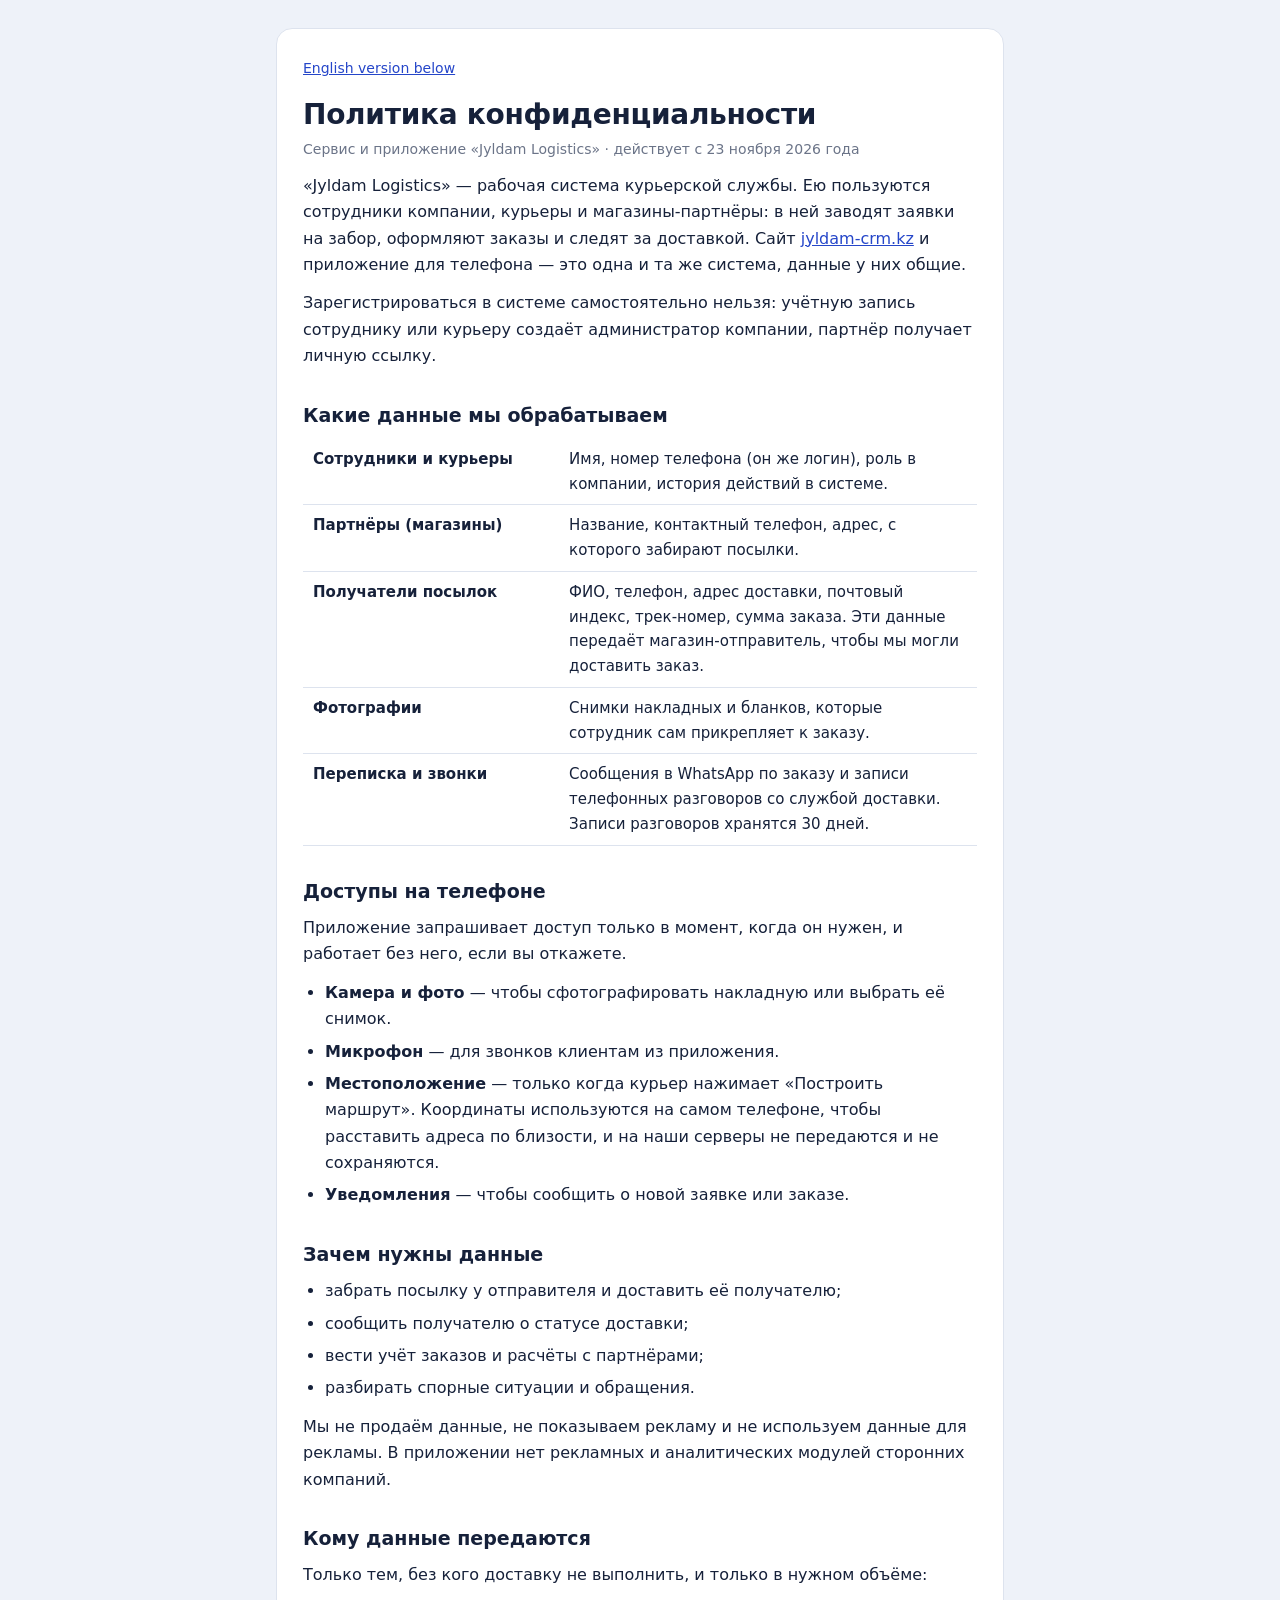
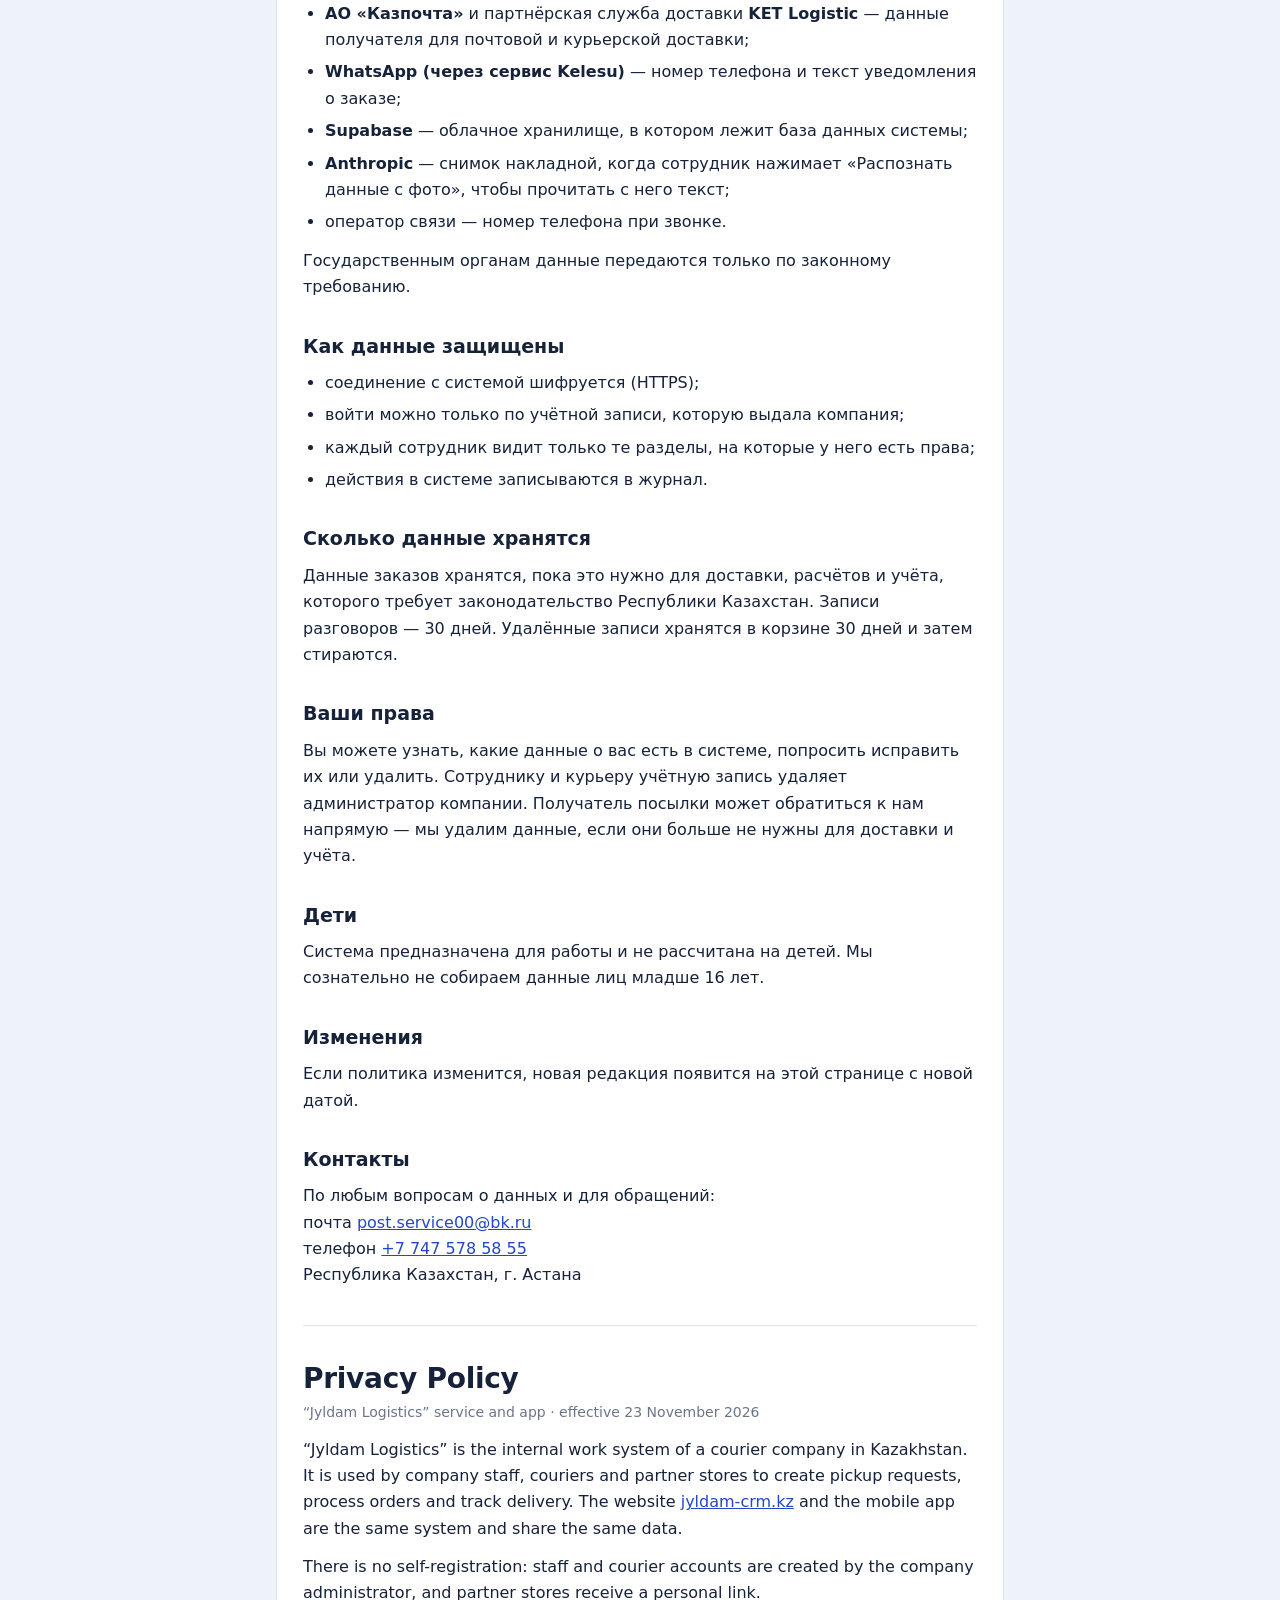
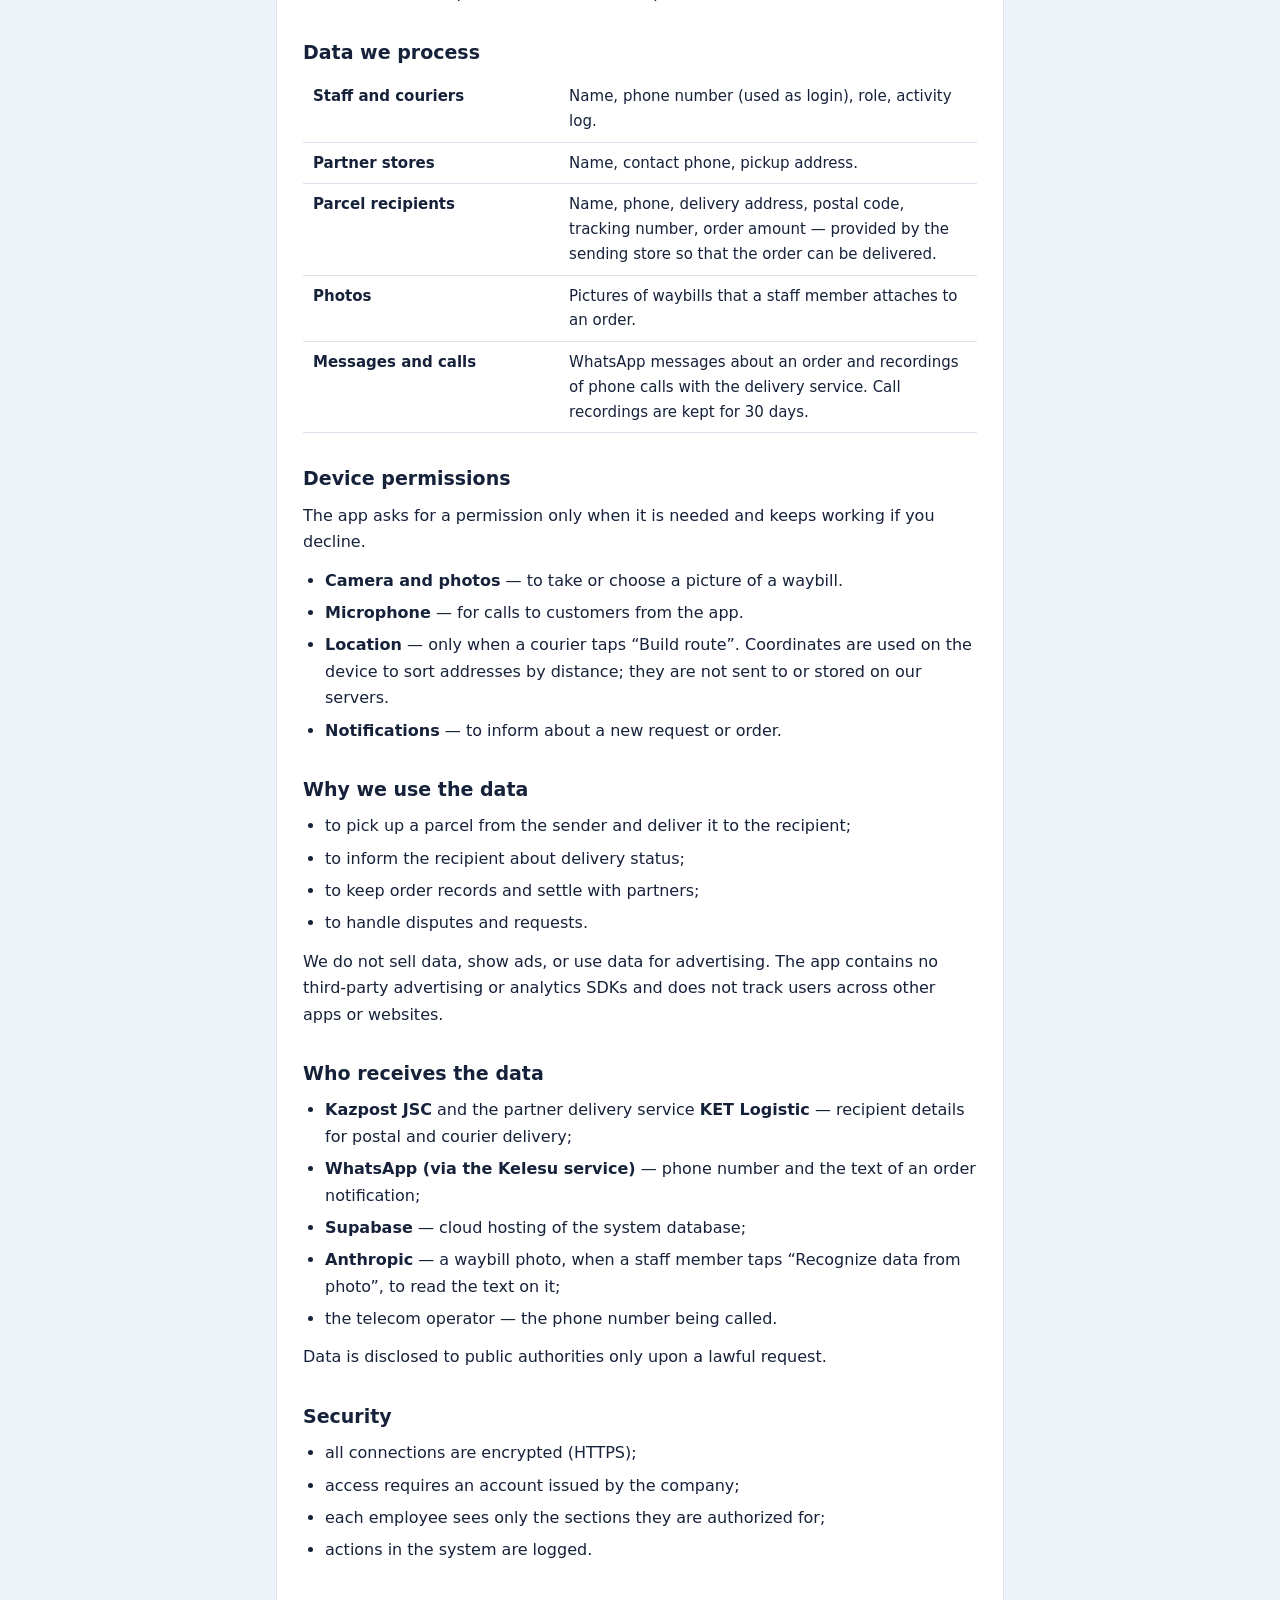
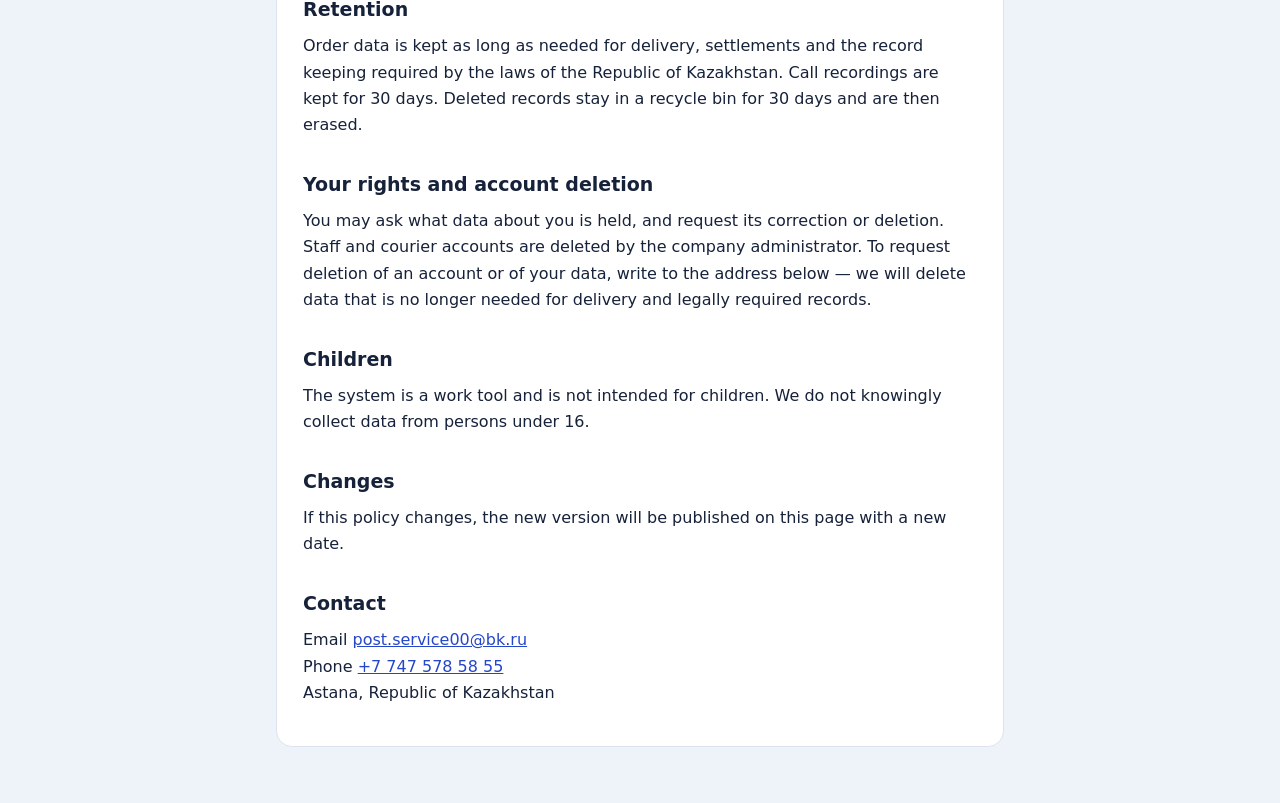
==== privacy.html @ 1bb7f8fb "Политика конфиденциальности для магазинов приложений Страница privacy.html (русский и английский): к" ====
<!DOCTYPE html>
<html lang="ru">
<head>
<meta charset="UTF-8">
<meta name="viewport" content="width=device-width, initial-scale=1.0">
<title>Политика конфиденциальности — Jyldam Logistics</title>
<style>
  :root{--ink:#16213a;--paper:#eef2f9;--card:#fff;--line:#dde3ee;--rust:#2546c9;--muted:#6b7488}
  *{box-sizing:border-box}
  body{margin:0;background:var(--paper);color:var(--ink);font-family:system-ui,-apple-system,'Segoe UI',Roboto,sans-serif;line-height:1.65;-webkit-font-smoothing:antialiased}
  .wrap{max-width:760px;margin:0 auto;padding:28px 16px 56px}
  .card{background:var(--card);border:1px solid var(--line);border-radius:16px;padding:28px 26px}
  h1{font-size:28px;line-height:1.2;margin:0 0 6px;letter-spacing:-.01em}
  h2{font-size:19px;margin:30px 0 8px}
  p{margin:0 0 12px}
  ul{margin:0 0 12px;padding-left:22px}
  li{margin-bottom:6px}
  a{color:var(--rust)}
  .muted{color:var(--muted);font-size:14px}
  .lang{margin:0 0 18px;font-size:14px}
  hr{border:0;border-top:1px solid var(--line);margin:36px 0}
  table{width:100%;border-collapse:collapse;margin:0 0 12px;font-size:15px}
  th,td{text-align:left;vertical-align:top;padding:8px 10px;border-bottom:1px solid var(--line)}
  th{font-weight:600;width:38%}
  @media(max-width:560px){.card{padding:22px 16px}h1{font-size:24px}th,td{display:block;width:auto;border:0;padding:2px 0}tr{display:block;padding:8px 0;border-bottom:1px solid var(--line)}}
</style>
</head>
<body>
<div class="wrap"><div class="card">

<p class="lang"><a href="#en">English version below</a></p>

<h1>Политика конфиденциальности</h1>
<p class="muted">Сервис и приложение «Jyldam Logistics» · действует с 23 ноября 2026 года</p>

<p>«Jyldam Logistics» — рабочая система курьерской службы. Ею пользуются сотрудники компании, курьеры и магазины-партнёры: в ней заводят заявки на забор, оформляют заказы и следят за доставкой. Сайт <a href="https://jyldam-crm.kz">jyldam-crm.kz</a> и приложение для телефона — это одна и та же система, данные у них общие.</p>
<p>Зарегистрироваться в системе самостоятельно нельзя: учётную запись сотруднику или курьеру создаёт администратор компании, партнёр получает личную ссылку.</p>

<h2>Какие данные мы обрабатываем</h2>
<table>
  <tr><th>Сотрудники и курьеры</th><td>Имя, номер телефона (он же логин), роль в компании, история действий в системе.</td></tr>
  <tr><th>Партнёры (магазины)</th><td>Название, контактный телефон, адрес, с которого забирают посылки.</td></tr>
  <tr><th>Получатели посылок</th><td>ФИО, телефон, адрес доставки, почтовый индекс, трек-номер, сумма заказа. Эти данные передаёт магазин-отправитель, чтобы мы могли доставить заказ.</td></tr>
  <tr><th>Фотографии</th><td>Снимки накладных и бланков, которые сотрудник сам прикрепляет к заказу.</td></tr>
  <tr><th>Переписка и звонки</th><td>Сообщения в WhatsApp по заказу и записи телефонных разговоров со службой доставки. Записи разговоров хранятся 30 дней.</td></tr>
</table>

<h2>Доступы на телефоне</h2>
<p>Приложение запрашивает доступ только в момент, когда он нужен, и работает без него, если вы откажете.</p>
<ul>
  <li><b>Камера и фото</b> — чтобы сфотографировать накладную или выбрать её снимок.</li>
  <li><b>Микрофон</b> — для звонков клиентам из приложения.</li>
  <li><b>Местоположение</b> — только когда курьер нажимает «Построить маршрут». Координаты используются на самом телефоне, чтобы расставить адреса по близости, и на наши серверы не передаются и не сохраняются.</li>
  <li><b>Уведомления</b> — чтобы сообщить о новой заявке или заказе.</li>
</ul>

<h2>Зачем нужны данные</h2>
<ul>
  <li>забрать посылку у отправителя и доставить её получателю;</li>
  <li>сообщить получателю о статусе доставки;</li>
  <li>вести учёт заказов и расчёты с партнёрами;</li>
  <li>разбирать спорные ситуации и обращения.</li>
</ul>
<p>Мы не продаём данные, не показываем рекламу и не используем данные для рекламы. В приложении нет рекламных и аналитических модулей сторонних компаний.</p>

<h2>Кому данные передаются</h2>
<p>Только тем, без кого доставку не выполнить, и только в нужном объёме:</p>
<ul>
  <li><b>АО «Казпочта»</b> и партнёрская служба доставки <b>KET Logistic</b> — данные получателя для почтовой и курьерской доставки;</li>
  <li><b>WhatsApp (через сервис Kelesu)</b> — номер телефона и текст уведомления о заказе;</li>
  <li><b>Supabase</b> — облачное хранилище, в котором лежит база данных системы;</li>
  <li><b>Anthropic</b> — снимок накладной, когда сотрудник нажимает «Распознать данные с фото», чтобы прочитать с него текст;</li>
  <li>оператор связи — номер телефона при звонке.</li>
</ul>
<p>Государственным органам данные передаются только по законному требованию.</p>

<h2>Как данные защищены</h2>
<ul>
  <li>соединение с системой шифруется (HTTPS);</li>
  <li>войти можно только по учётной записи, которую выдала компания;</li>
  <li>каждый сотрудник видит только те разделы, на которые у него есть права;</li>
  <li>действия в системе записываются в журнал.</li>
</ul>

<h2>Сколько данные хранятся</h2>
<p>Данные заказов хранятся, пока это нужно для доставки, расчётов и учёта, которого требует законодательство Республики Казахстан. Записи разговоров — 30 дней. Удалённые записи хранятся в корзине 30 дней и затем стираются.</p>

<h2>Ваши права</h2>
<p>Вы можете узнать, какие данные о вас есть в системе, попросить исправить их или удалить. Сотруднику и курьеру учётную запись удаляет администратор компании. Получатель посылки может обратиться к нам напрямую — мы удалим данные, если они больше не нужны для доставки и учёта.</p>

<h2>Дети</h2>
<p>Система предназначена для работы и не рассчитана на детей. Мы сознательно не собираем данные лиц младше 16 лет.</p>

<h2>Изменения</h2>
<p>Если политика изменится, новая редакция появится на этой странице с новой датой.</p>

<h2>Контакты</h2>
<p>По любым вопросам о данных и для обращений:<br>
почта <a href="mailto:post.service00@bk.ru">post.service00@bk.ru</a><br>
телефон <a href="tel:+77475785855">+7 747 578 58 55</a><br>
Республика Казахстан, г. Астана</p>

<hr>

<h1 id="en">Privacy Policy</h1>
<p class="muted">“Jyldam Logistics” service and app · effective 23 November 2026</p>

<p>“Jyldam Logistics” is the internal work system of a courier company in Kazakhstan. It is used by company staff, couriers and partner stores to create pickup requests, process orders and track delivery. The website <a href="https://jyldam-crm.kz">jyldam-crm.kz</a> and the mobile app are the same system and share the same data.</p>
<p>There is no self-registration: staff and courier accounts are created by the company administrator, and partner stores receive a personal link.</p>

<h2>Data we process</h2>
<table>
  <tr><th>Staff and couriers</th><td>Name, phone number (used as login), role, activity log.</td></tr>
  <tr><th>Partner stores</th><td>Name, contact phone, pickup address.</td></tr>
  <tr><th>Parcel recipients</th><td>Name, phone, delivery address, postal code, tracking number, order amount — provided by the sending store so that the order can be delivered.</td></tr>
  <tr><th>Photos</th><td>Pictures of waybills that a staff member attaches to an order.</td></tr>
  <tr><th>Messages and calls</th><td>WhatsApp messages about an order and recordings of phone calls with the delivery service. Call recordings are kept for 30 days.</td></tr>
</table>

<h2>Device permissions</h2>
<p>The app asks for a permission only when it is needed and keeps working if you decline.</p>
<ul>
  <li><b>Camera and photos</b> — to take or choose a picture of a waybill.</li>
  <li><b>Microphone</b> — for calls to customers from the app.</li>
  <li><b>Location</b> — only when a courier taps “Build route”. Coordinates are used on the device to sort addresses by distance; they are not sent to or stored on our servers.</li>
  <li><b>Notifications</b> — to inform about a new request or order.</li>
</ul>

<h2>Why we use the data</h2>
<ul>
  <li>to pick up a parcel from the sender and deliver it to the recipient;</li>
  <li>to inform the recipient about delivery status;</li>
  <li>to keep order records and settle with partners;</li>
  <li>to handle disputes and requests.</li>
</ul>
<p>We do not sell data, show ads, or use data for advertising. The app contains no third-party advertising or analytics SDKs and does not track users across other apps or websites.</p>

<h2>Who receives the data</h2>
<ul>
  <li><b>Kazpost JSC</b> and the partner delivery service <b>KET Logistic</b> — recipient details for postal and courier delivery;</li>
  <li><b>WhatsApp (via the Kelesu service)</b> — phone number and the text of an order notification;</li>
  <li><b>Supabase</b> — cloud hosting of the system database;</li>
  <li><b>Anthropic</b> — a waybill photo, when a staff member taps “Recognize data from photo”, to read the text on it;</li>
  <li>the telecom operator — the phone number being called.</li>
</ul>
<p>Data is disclosed to public authorities only upon a lawful request.</p>

<h2>Security</h2>
<ul>
  <li>all connections are encrypted (HTTPS);</li>
  <li>access requires an account issued by the company;</li>
  <li>each employee sees only the sections they are authorized for;</li>
  <li>actions in the system are logged.</li>
</ul>

<h2>Retention</h2>
<p>Order data is kept as long as needed for delivery, settlements and the record keeping required by the laws of the Republic of Kazakhstan. Call recordings are kept for 30 days. Deleted records stay in a recycle bin for 30 days and are then erased.</p>

<h2>Your rights and account deletion</h2>
<p>You may ask what data about you is held, and request its correction or deletion. Staff and courier accounts are deleted by the company administrator. To request deletion of an account or of your data, write to the address below — we will delete data that is no longer needed for delivery and legally required records.</p>

<h2>Children</h2>
<p>The system is a work tool and is not intended for children. We do not knowingly collect data from persons under 16.</p>

<h2>Changes</h2>
<p>If this policy changes, the new version will be published on this page with a new date.</p>

<h2>Contact</h2>
<p>Email <a href="mailto:post.service00@bk.ru">post.service00@bk.ru</a><br>
Phone <a href="tel:+77475785855">+7 747 578 58 55</a><br>
Astana, Republic of Kazakhstan</p>

</div></div>
</body>
</html>
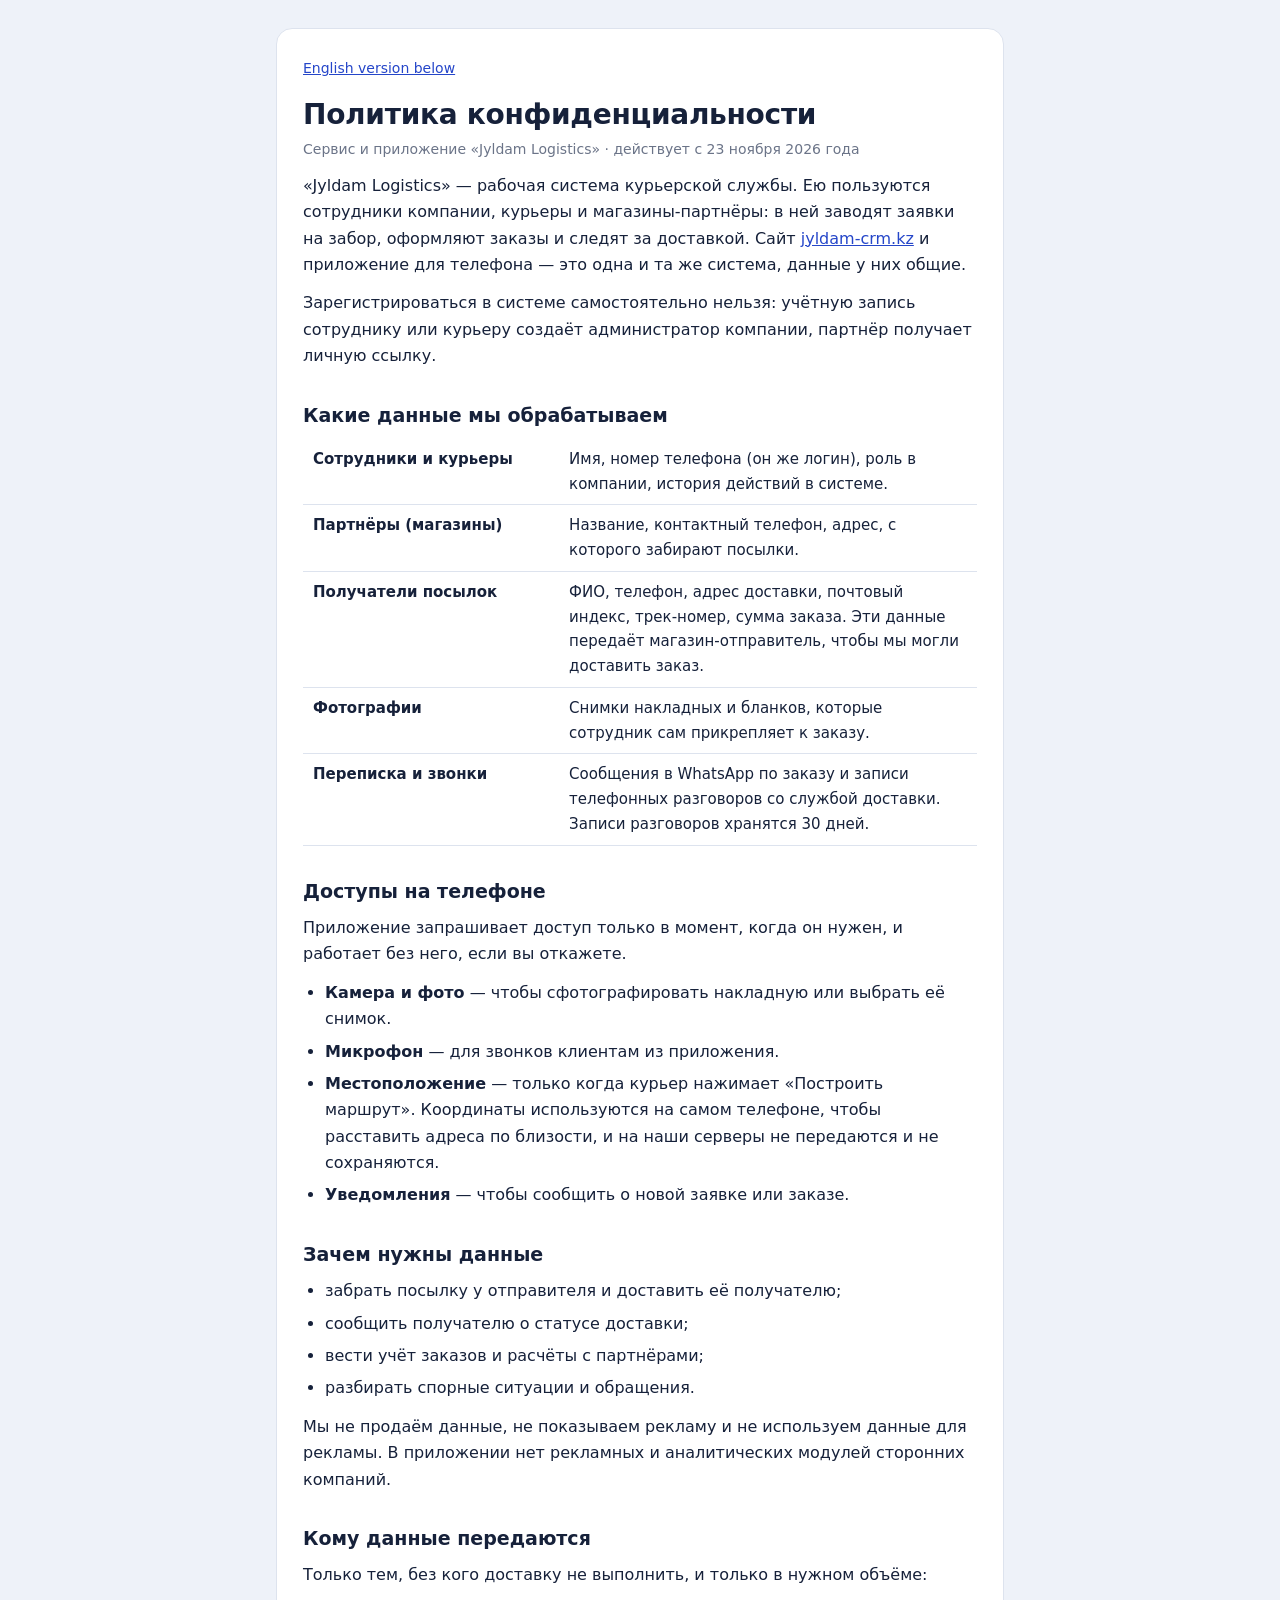
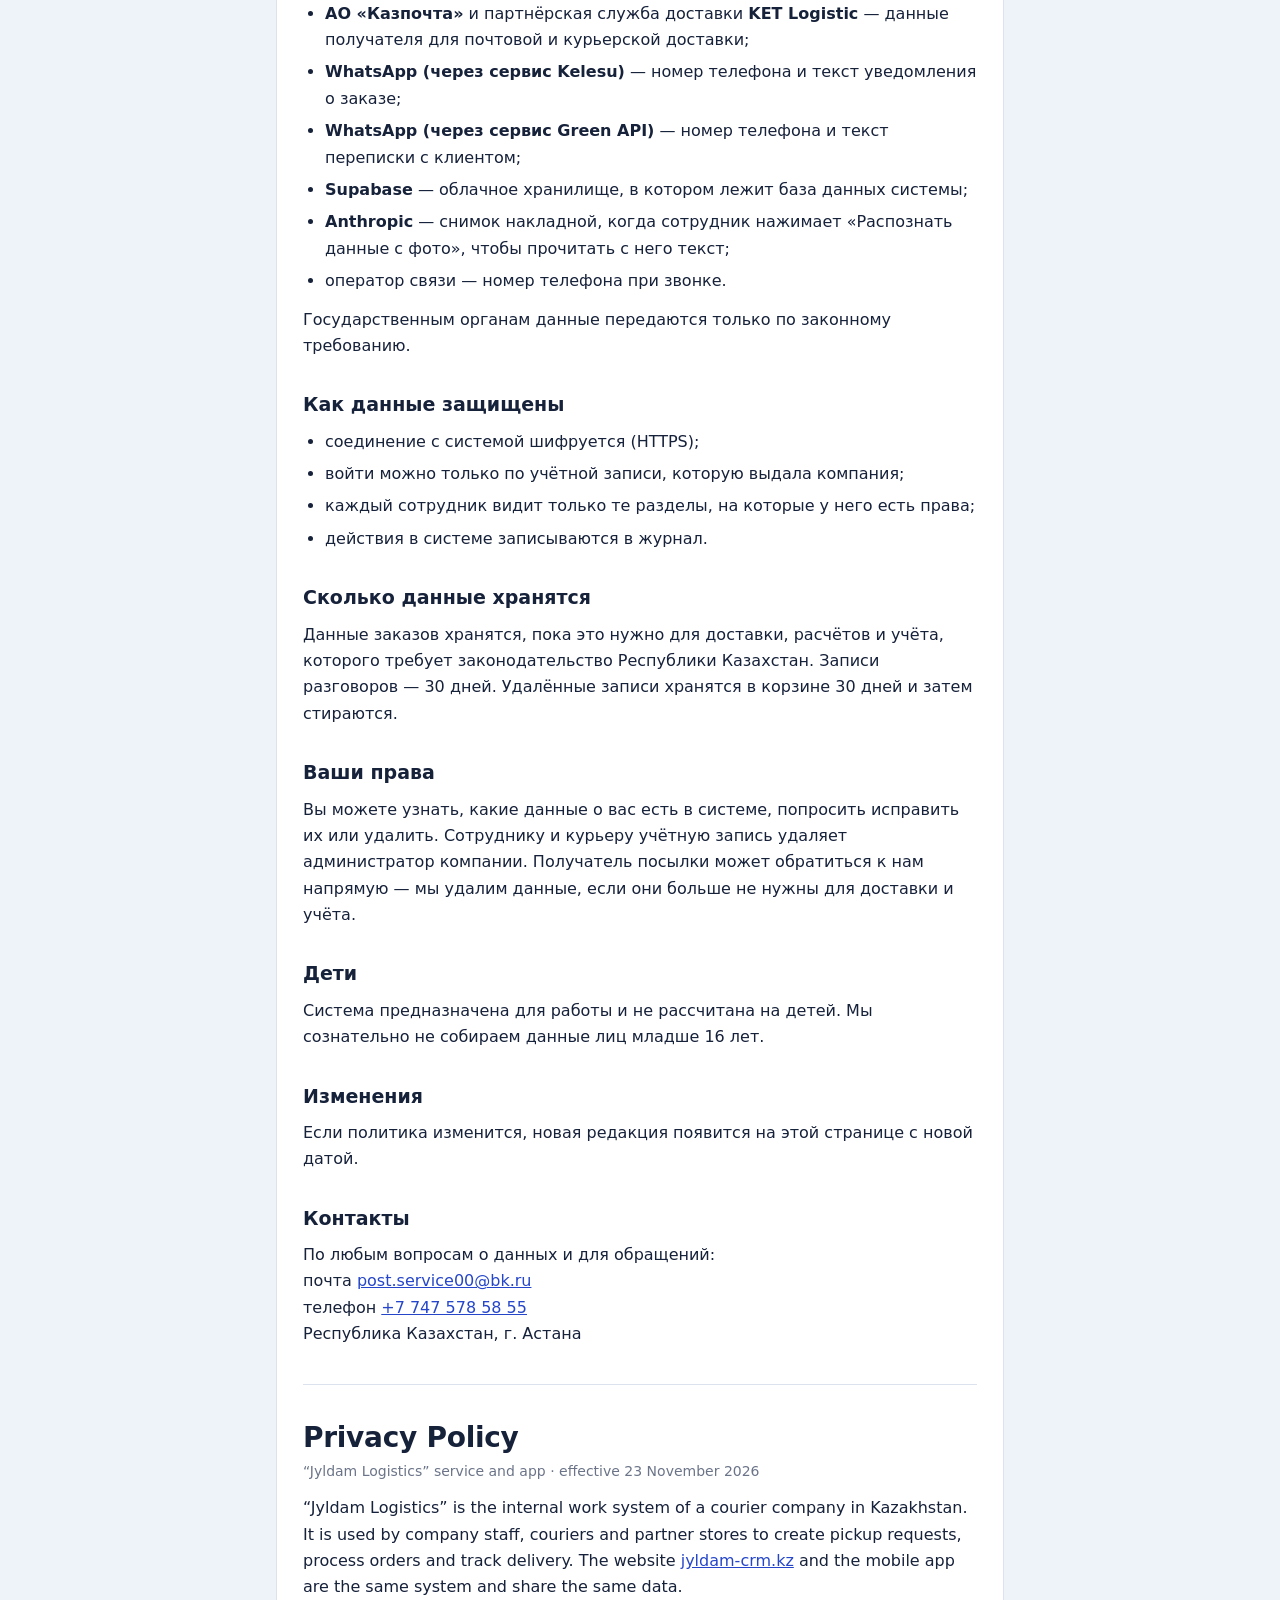
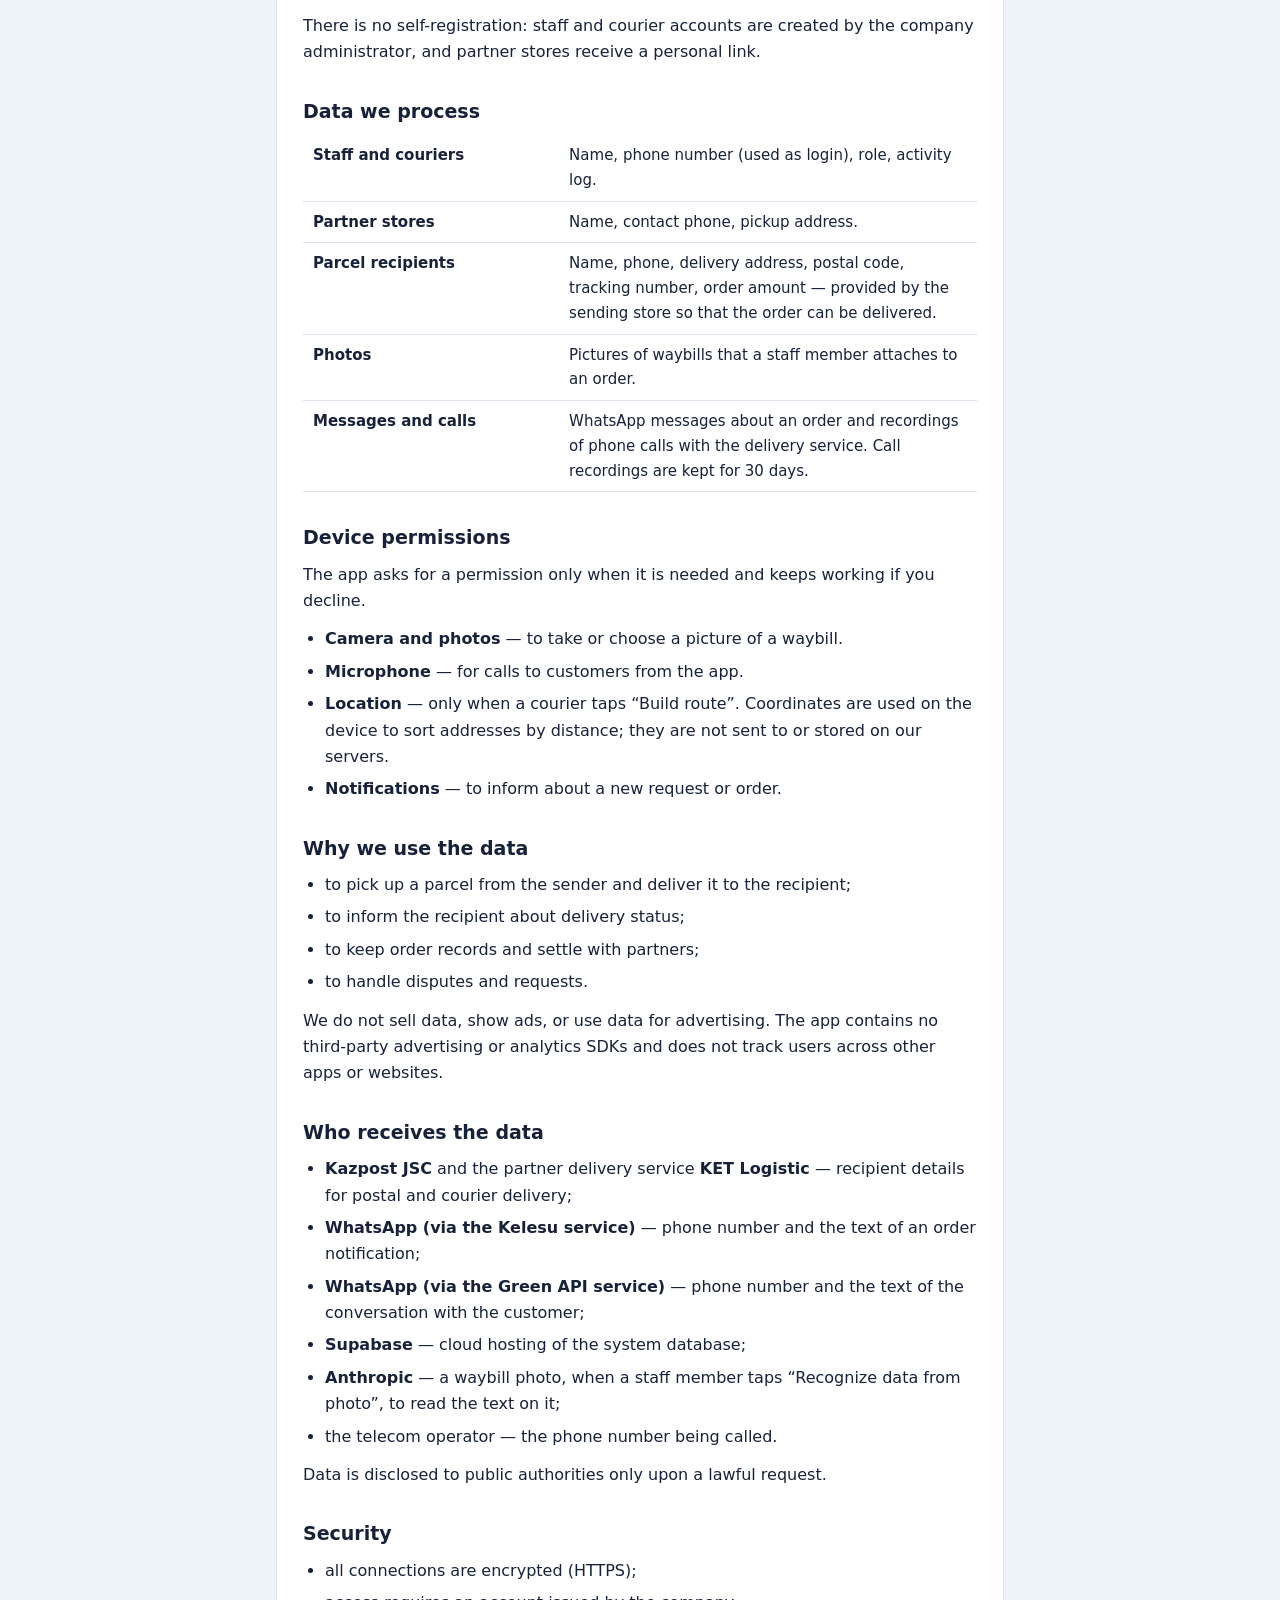
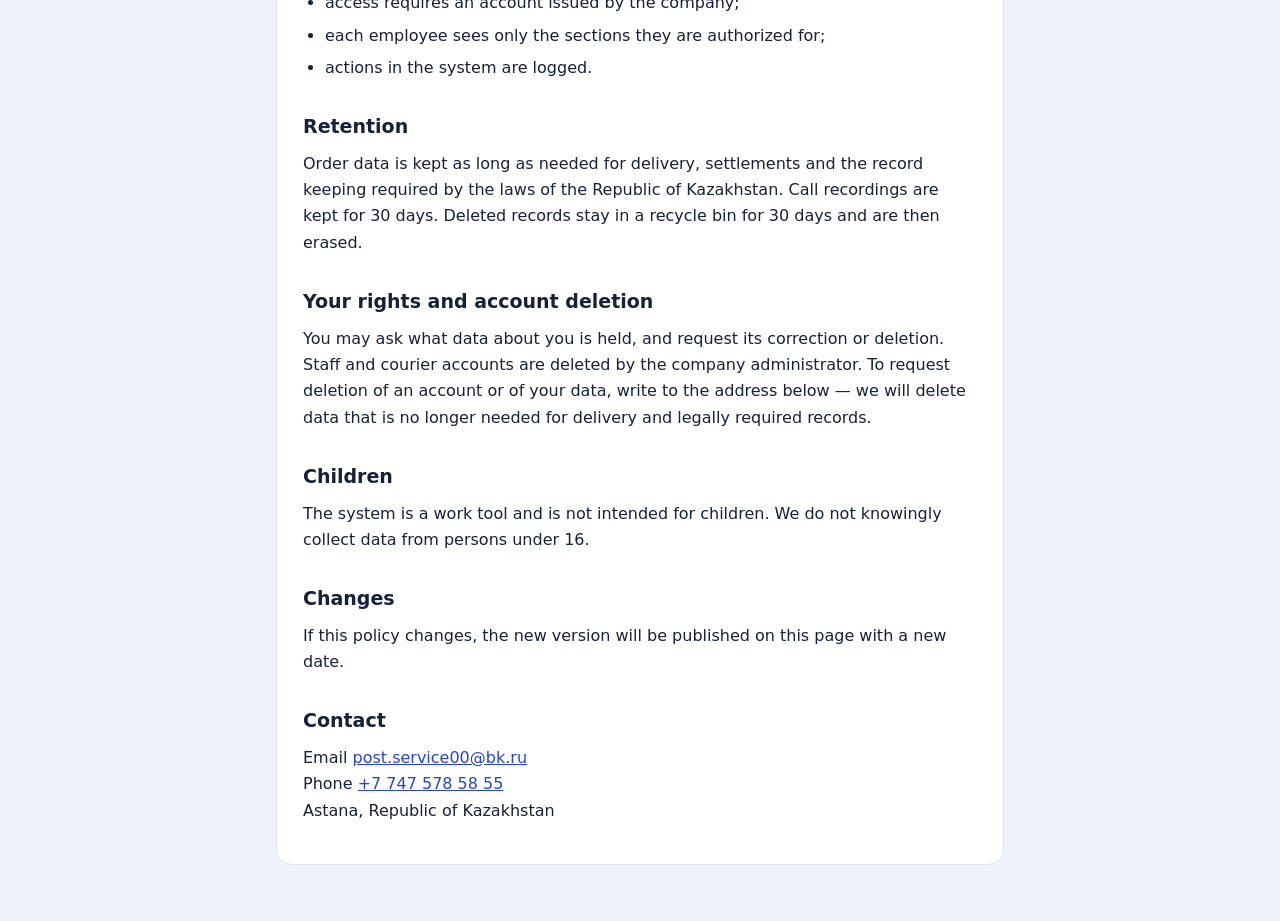
==== commit 516b0e00: "Модуль «WhatsApp · Green API»: переписка через привязанный телефон Второй канал WhatsApp рядом с Kel" ====
--- a/privacy.html
+++ b/privacy.html
@@ -68,6 +68,7 @@
 <ul>
   <li><b>АО «Казпочта»</b> и партнёрская служба доставки <b>KET Logistic</b> — данные получателя для почтовой и курьерской доставки;</li>
   <li><b>WhatsApp (через сервис Kelesu)</b> — номер телефона и текст уведомления о заказе;</li>
+  <li><b>WhatsApp (через сервис Green API)</b> — номер телефона и текст переписки с клиентом;</li>
   <li><b>Supabase</b> — облачное хранилище, в котором лежит база данных системы;</li>
   <li><b>Anthropic</b> — снимок накладной, когда сотрудник нажимает «Распознать данные с фото», чтобы прочитать с него текст;</li>
   <li>оператор связи — номер телефона при звонке.</li>
@@ -139,6 +140,7 @@
 <ul>
   <li><b>Kazpost JSC</b> and the partner delivery service <b>KET Logistic</b> — recipient details for postal and courier delivery;</li>
   <li><b>WhatsApp (via the Kelesu service)</b> — phone number and the text of an order notification;</li>
+  <li><b>WhatsApp (via the Green API service)</b> — phone number and the text of the conversation with the customer;</li>
   <li><b>Supabase</b> — cloud hosting of the system database;</li>
   <li><b>Anthropic</b> — a waybill photo, when a staff member taps “Recognize data from photo”, to read the text on it;</li>
   <li>the telecom operator — the phone number being called.</li>
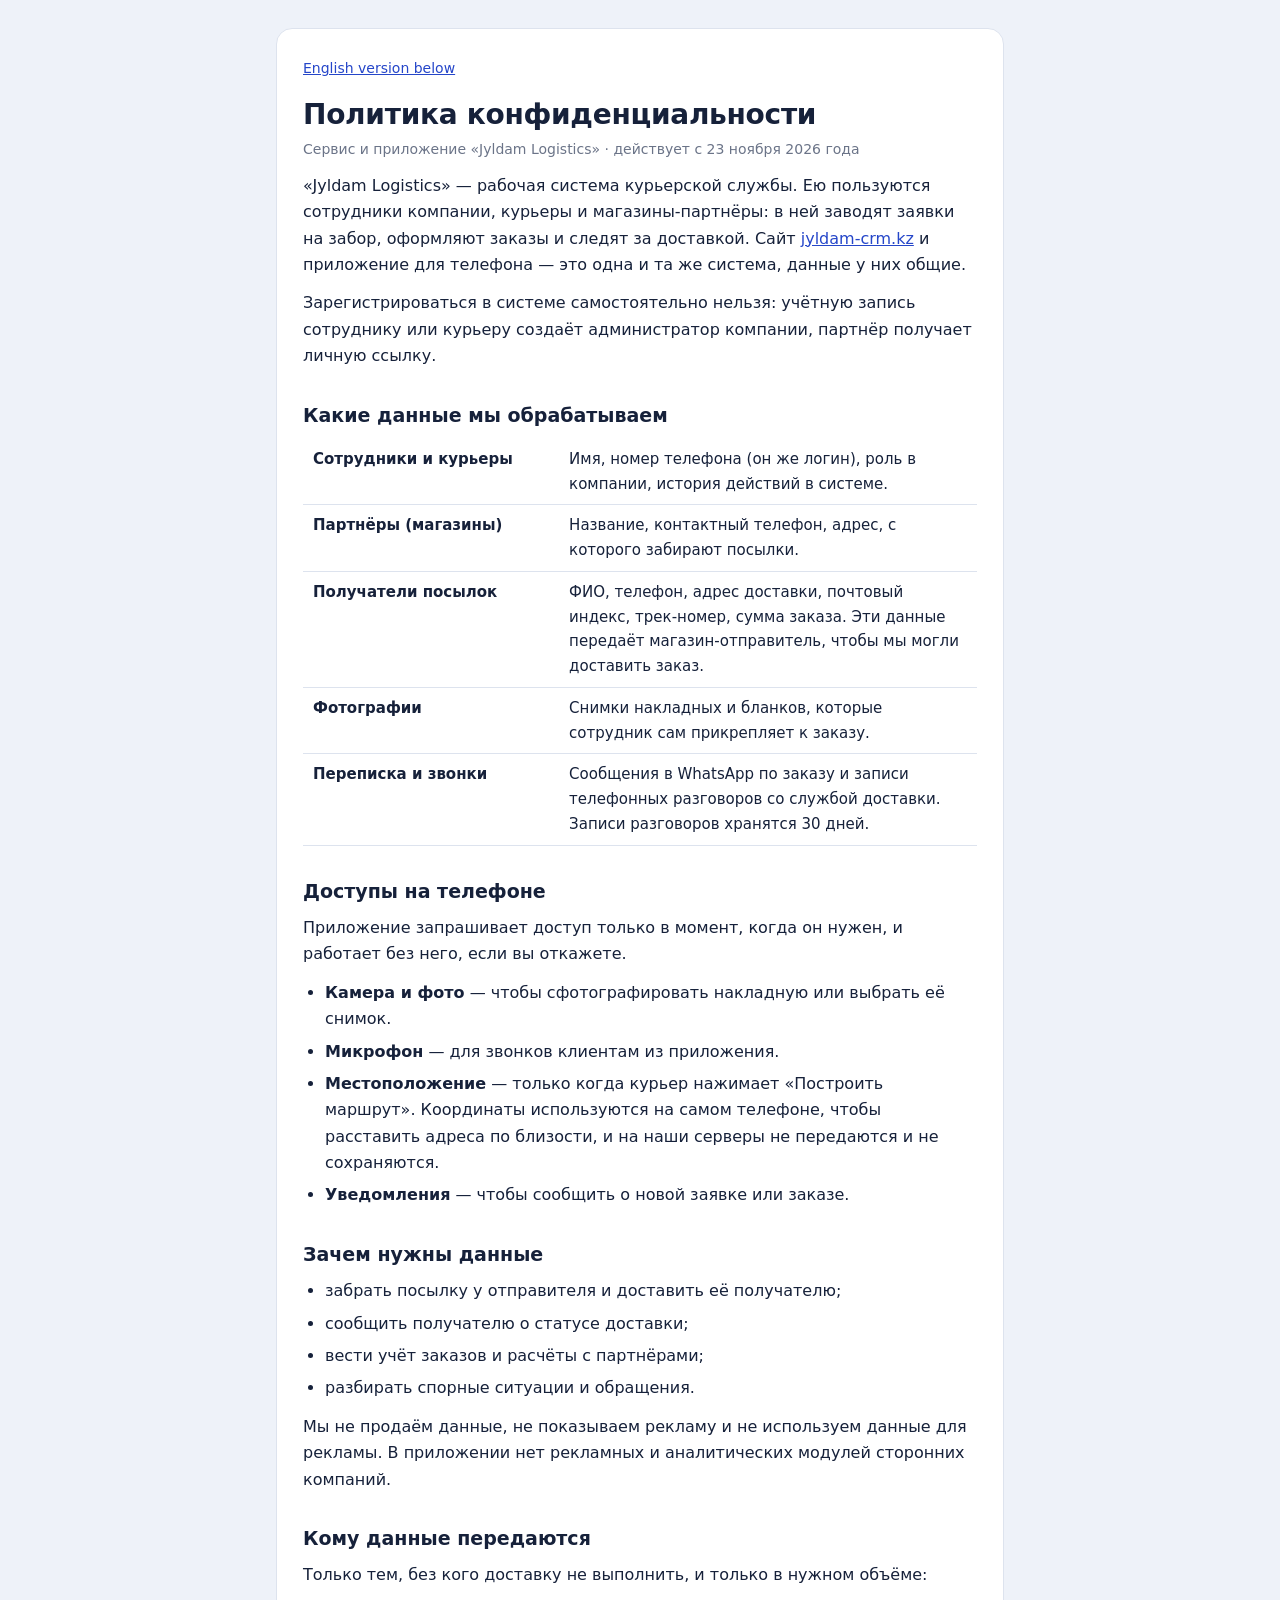
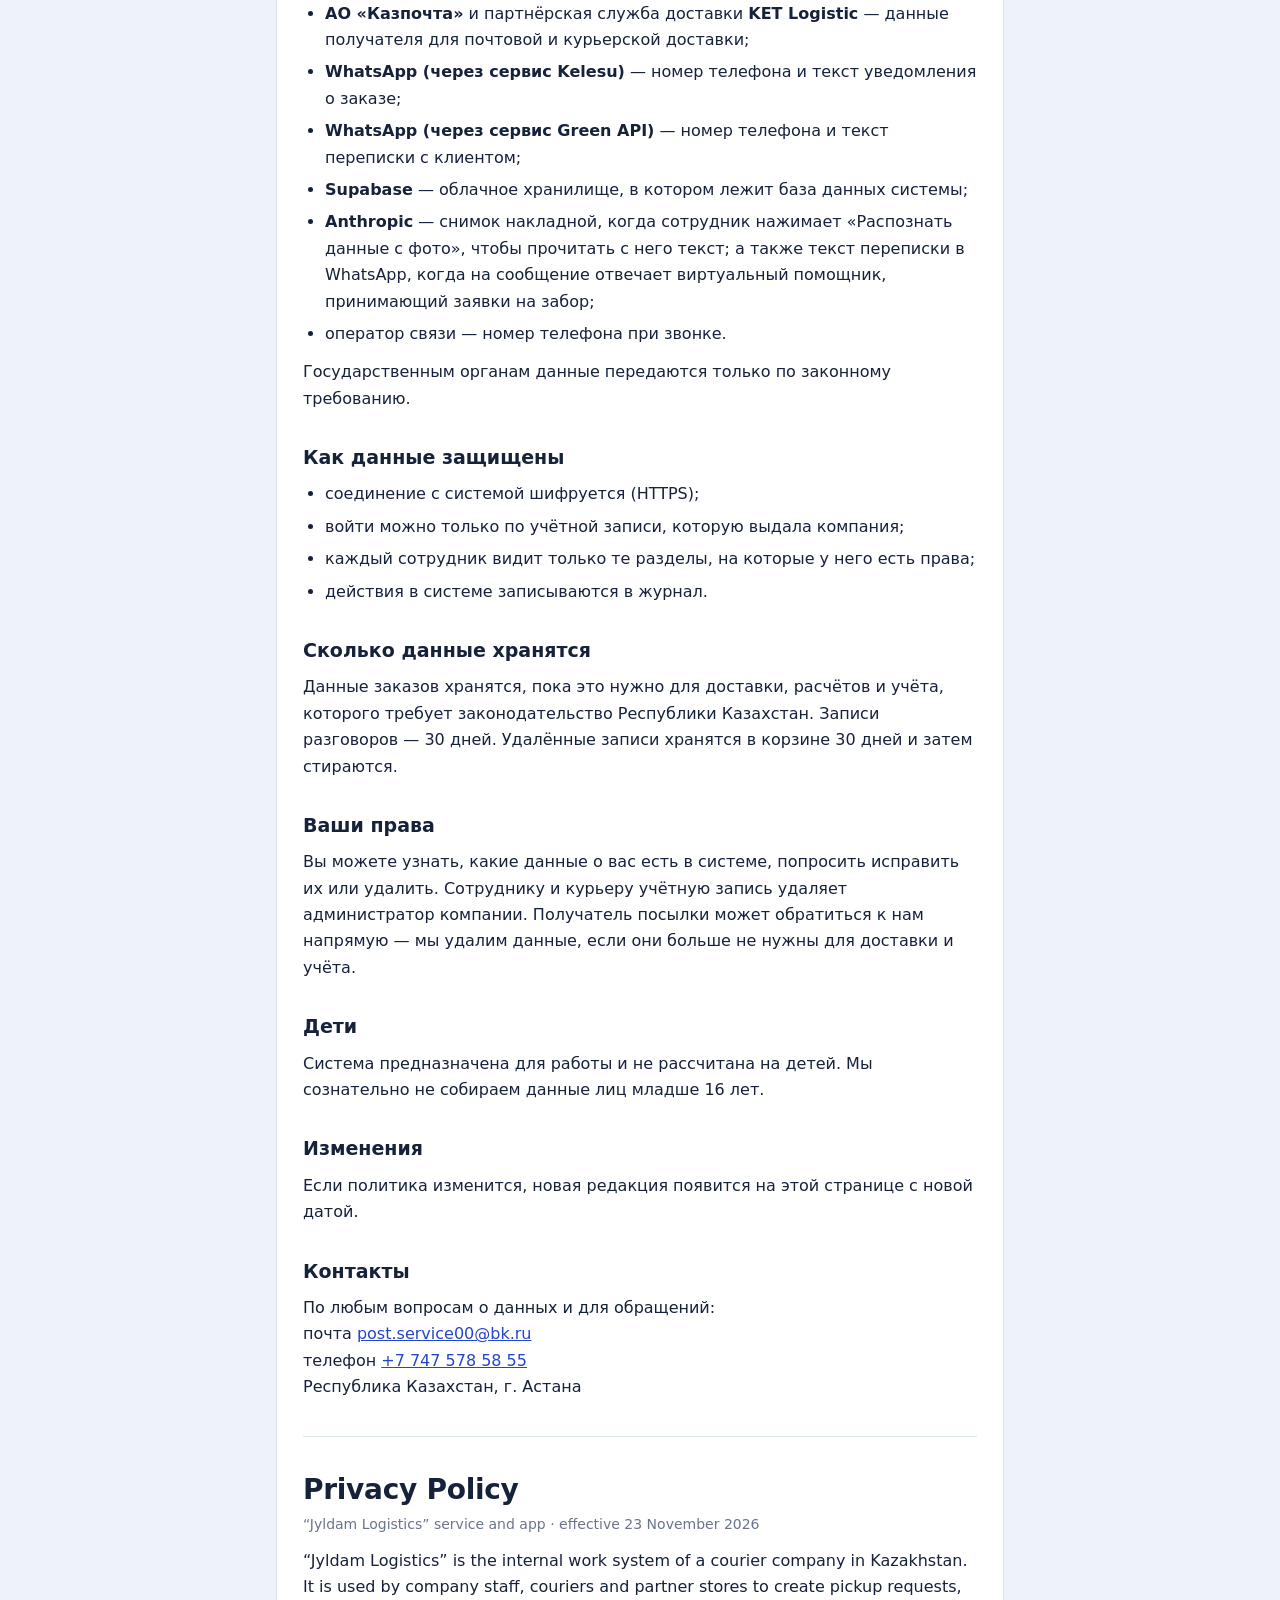
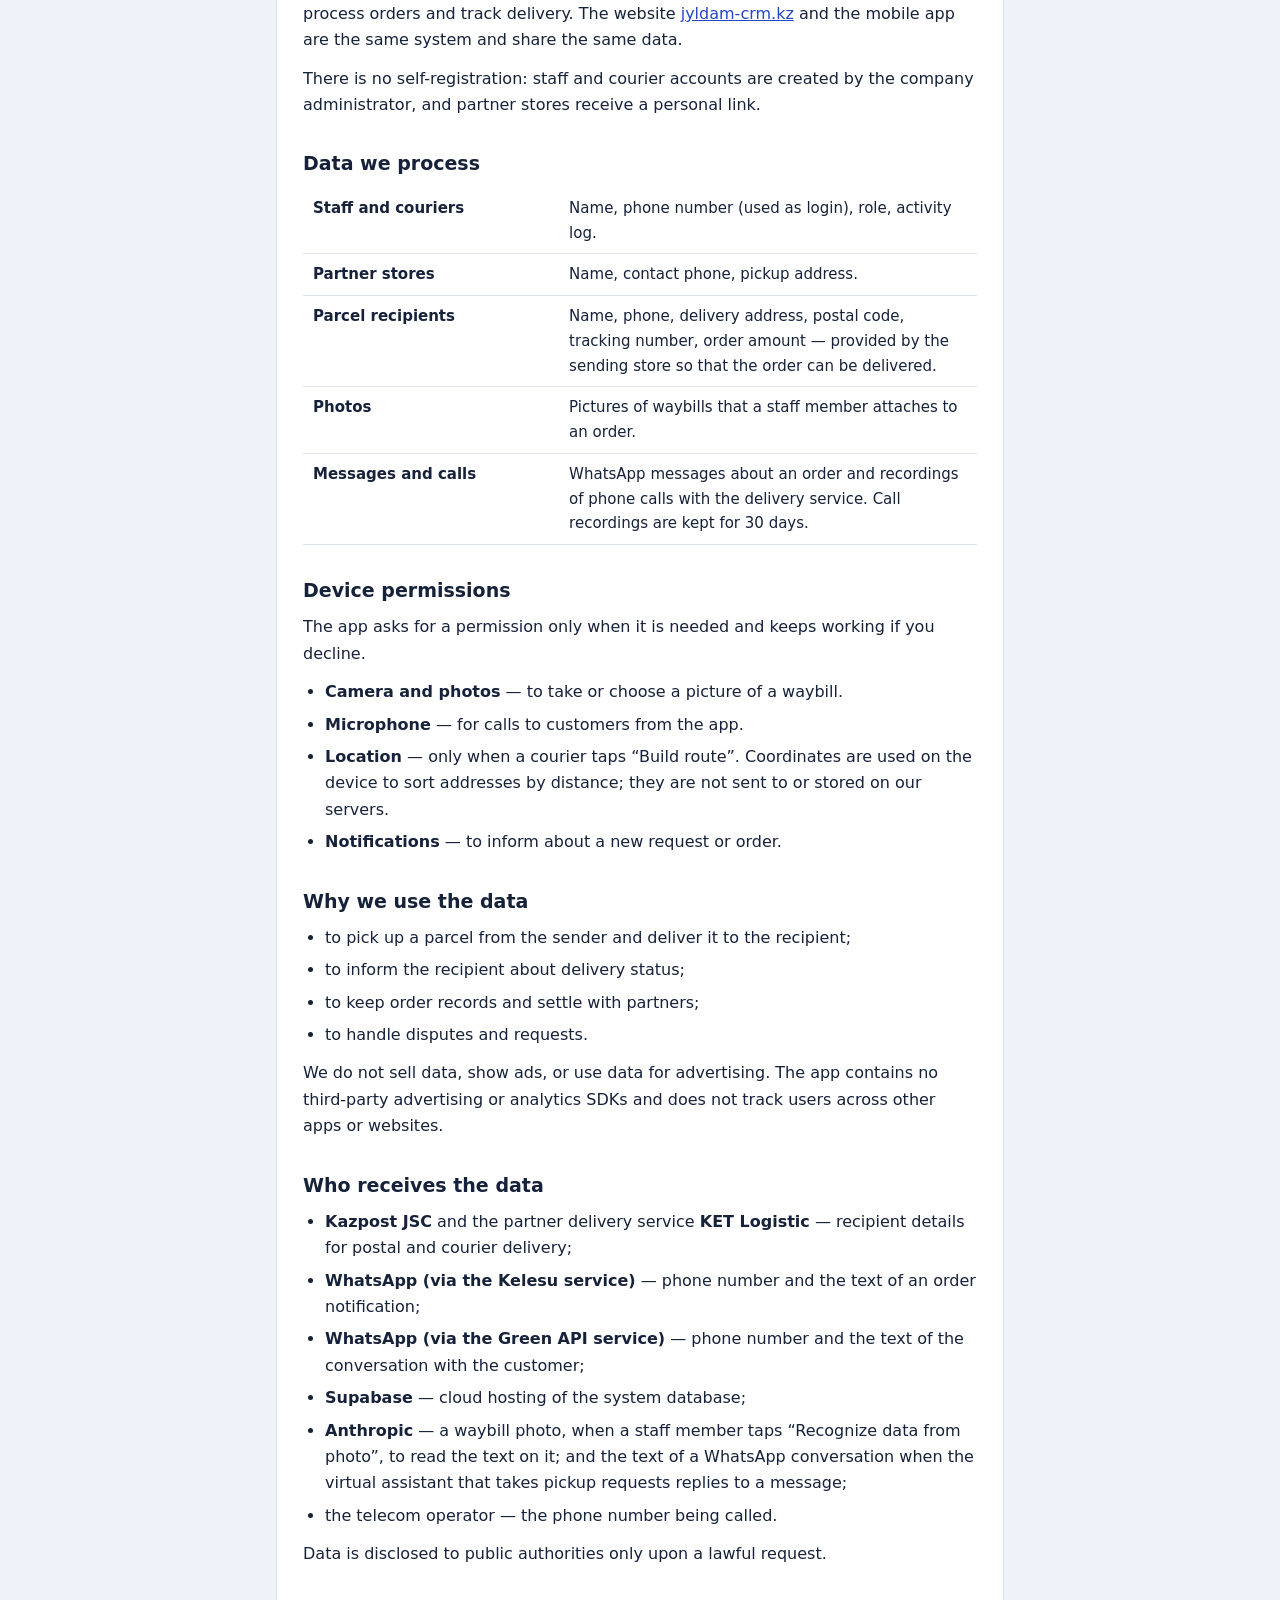
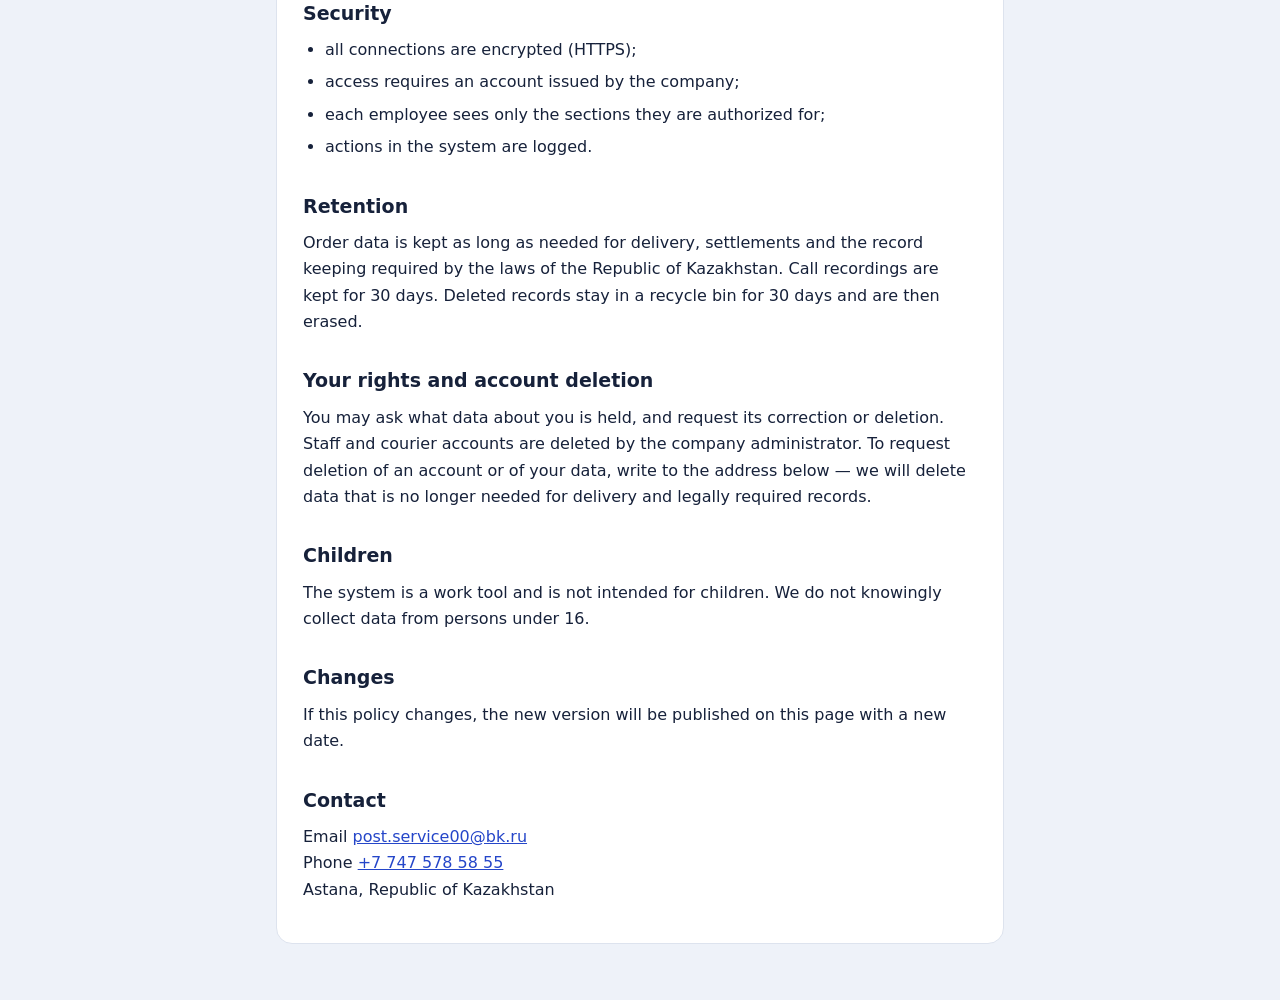
==== commit 948ffb44: "ИИ-ассистент в WhatsApp (Green API): принимает заявки на забор Вкладка «ИИ ассистент» в модуле: режи" ====
--- a/privacy.html
+++ b/privacy.html
@@ -70,7 +70,7 @@
   <li><b>WhatsApp (через сервис Kelesu)</b> — номер телефона и текст уведомления о заказе;</li>
   <li><b>WhatsApp (через сервис Green API)</b> — номер телефона и текст переписки с клиентом;</li>
   <li><b>Supabase</b> — облачное хранилище, в котором лежит база данных системы;</li>
-  <li><b>Anthropic</b> — снимок накладной, когда сотрудник нажимает «Распознать данные с фото», чтобы прочитать с него текст;</li>
+  <li><b>Anthropic</b> — снимок накладной, когда сотрудник нажимает «Распознать данные с фото», чтобы прочитать с него текст; а также текст переписки в WhatsApp, когда на сообщение отвечает виртуальный помощник, принимающий заявки на забор;</li>
   <li>оператор связи — номер телефона при звонке.</li>
 </ul>
 <p>Государственным органам данные передаются только по законному требованию.</p>
@@ -142,7 +142,7 @@
   <li><b>WhatsApp (via the Kelesu service)</b> — phone number and the text of an order notification;</li>
   <li><b>WhatsApp (via the Green API service)</b> — phone number and the text of the conversation with the customer;</li>
   <li><b>Supabase</b> — cloud hosting of the system database;</li>
-  <li><b>Anthropic</b> — a waybill photo, when a staff member taps “Recognize data from photo”, to read the text on it;</li>
+  <li><b>Anthropic</b> — a waybill photo, when a staff member taps “Recognize data from photo”, to read the text on it; and the text of a WhatsApp conversation when the virtual assistant that takes pickup requests replies to a message;</li>
   <li>the telecom operator — the phone number being called.</li>
 </ul>
 <p>Data is disclosed to public authorities only upon a lawful request.</p>
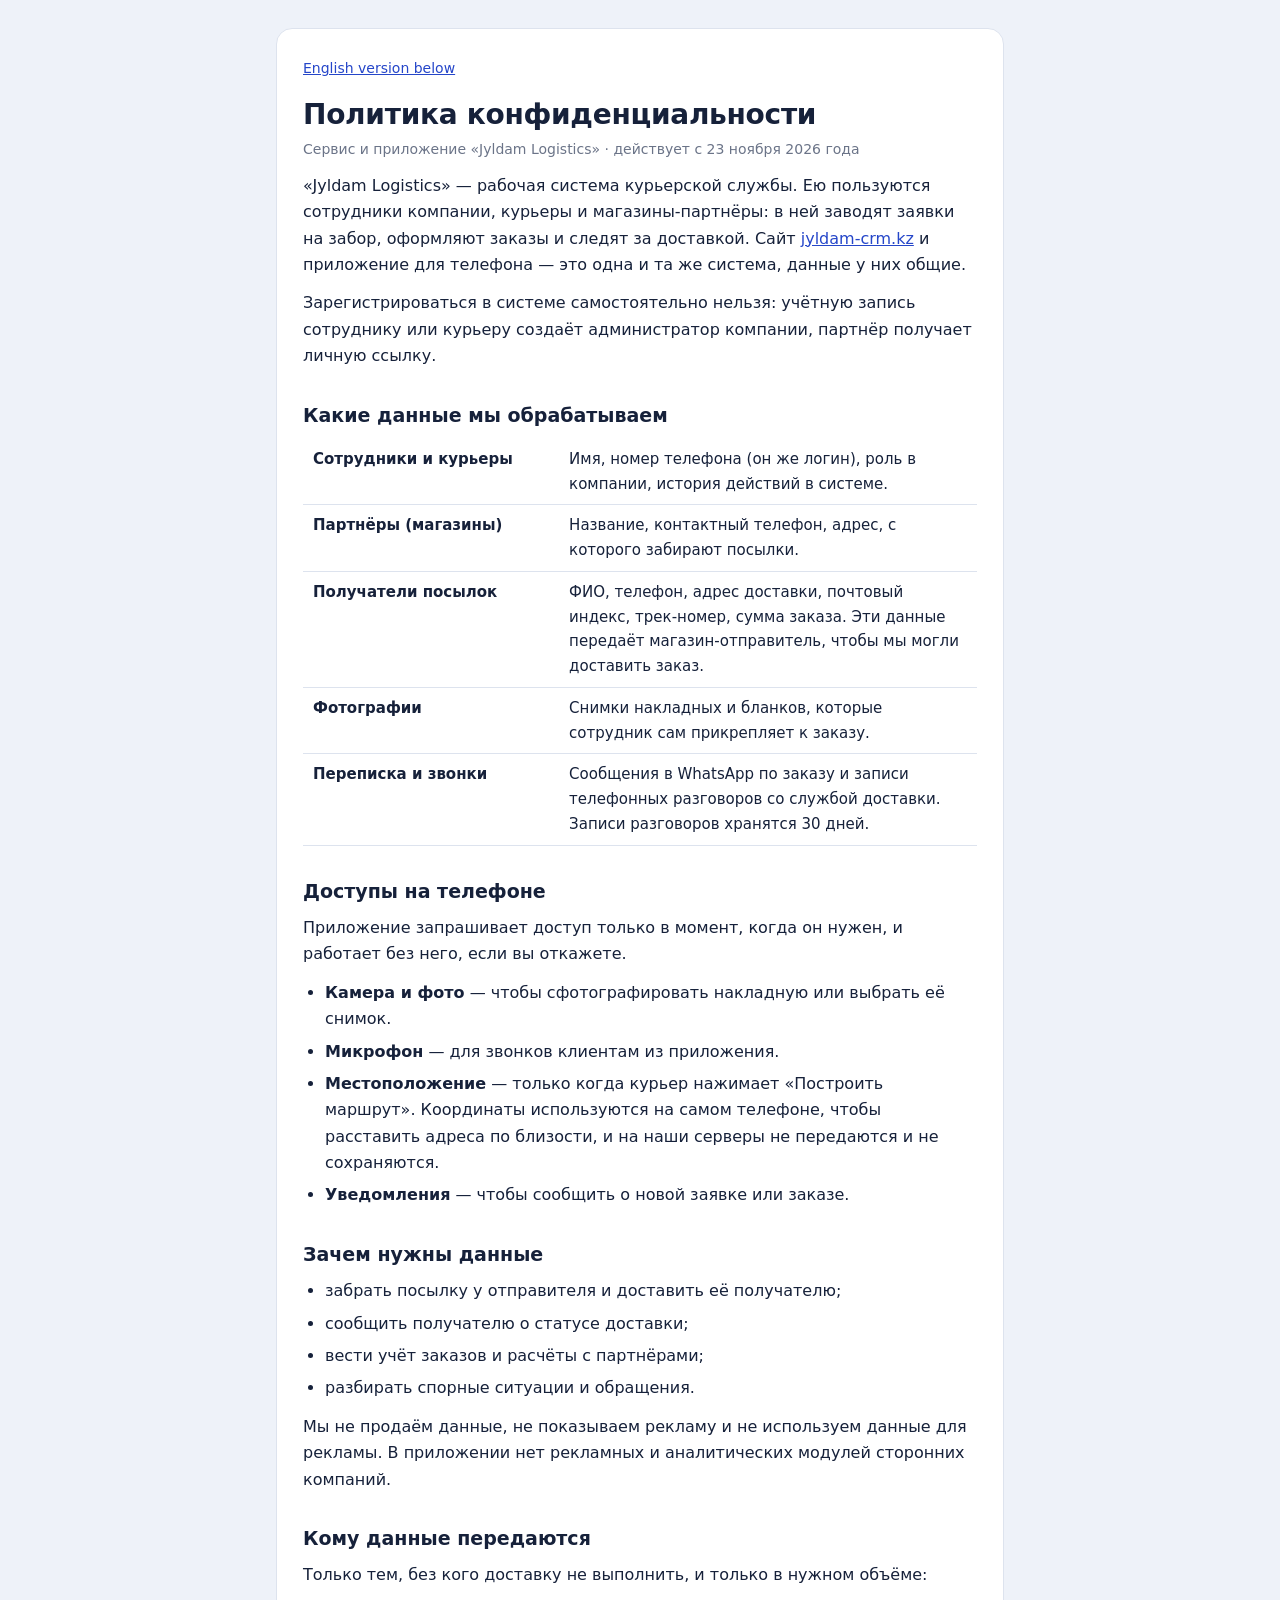
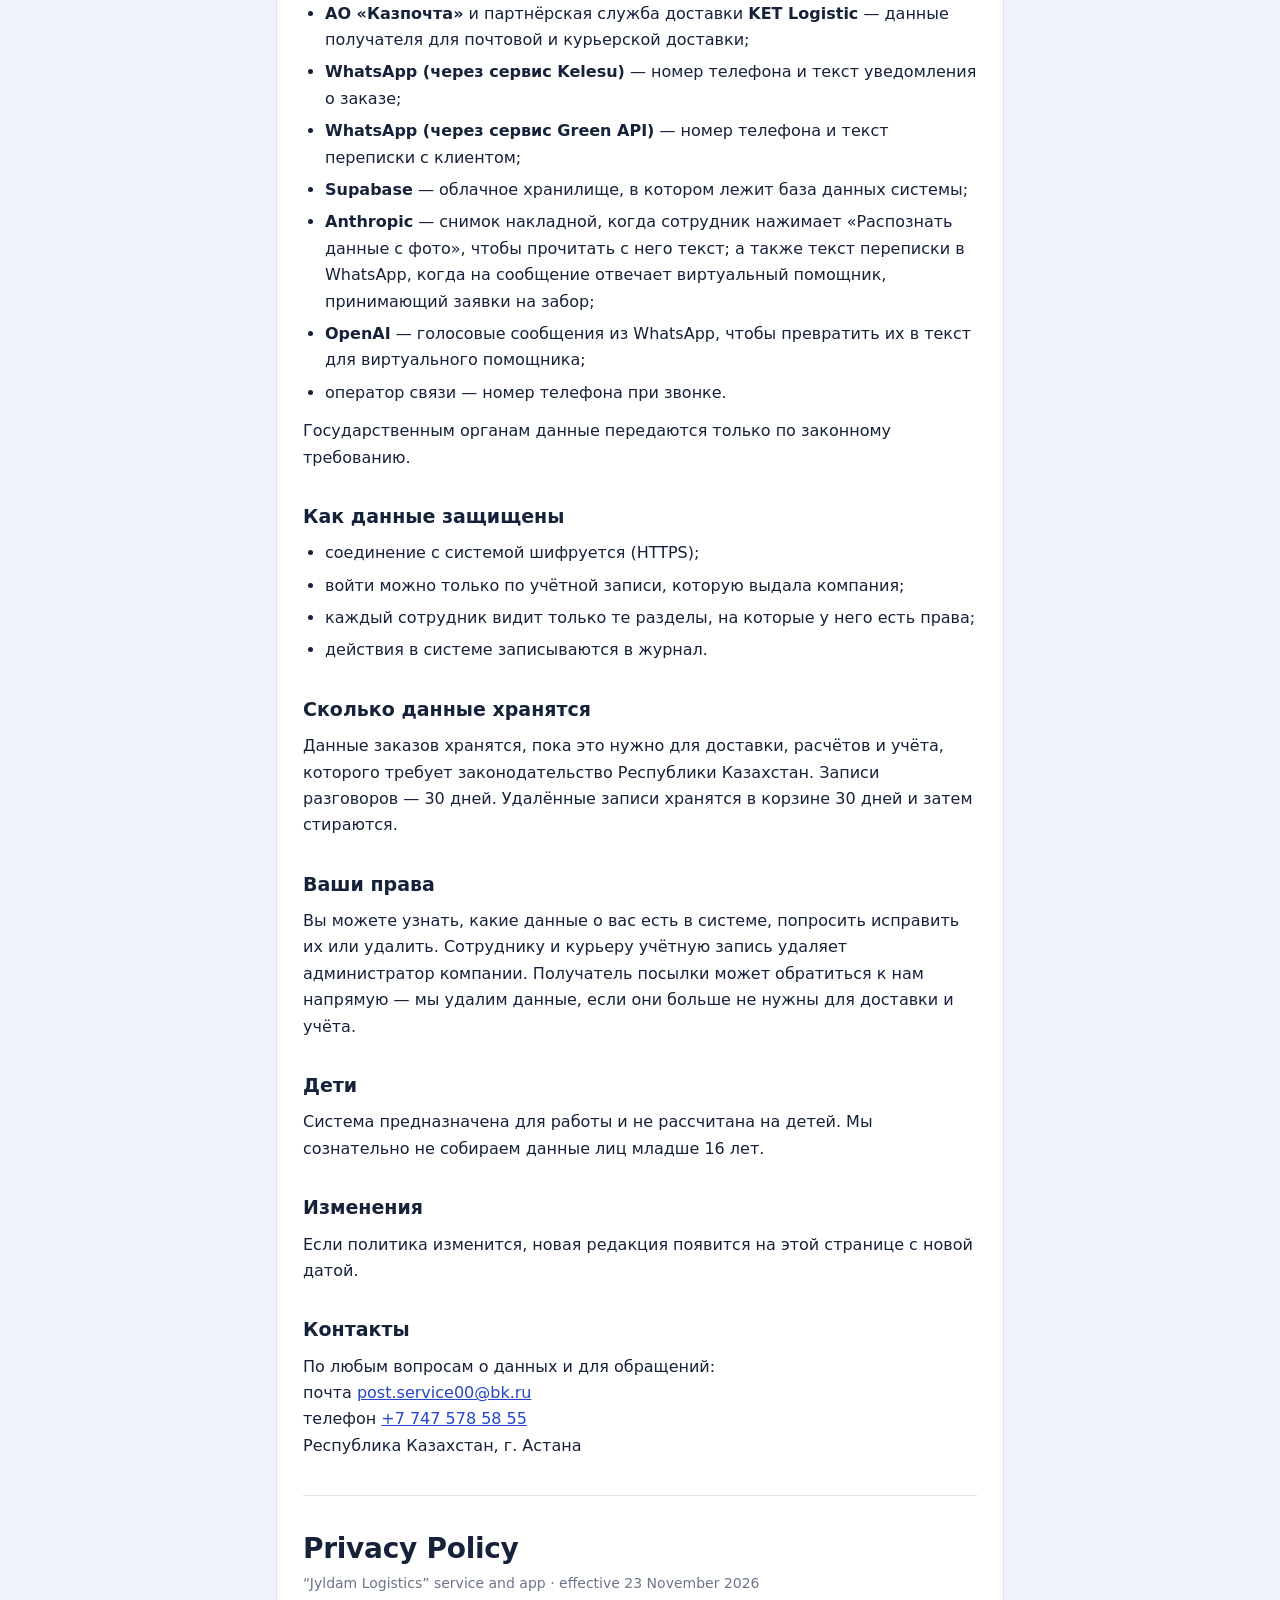
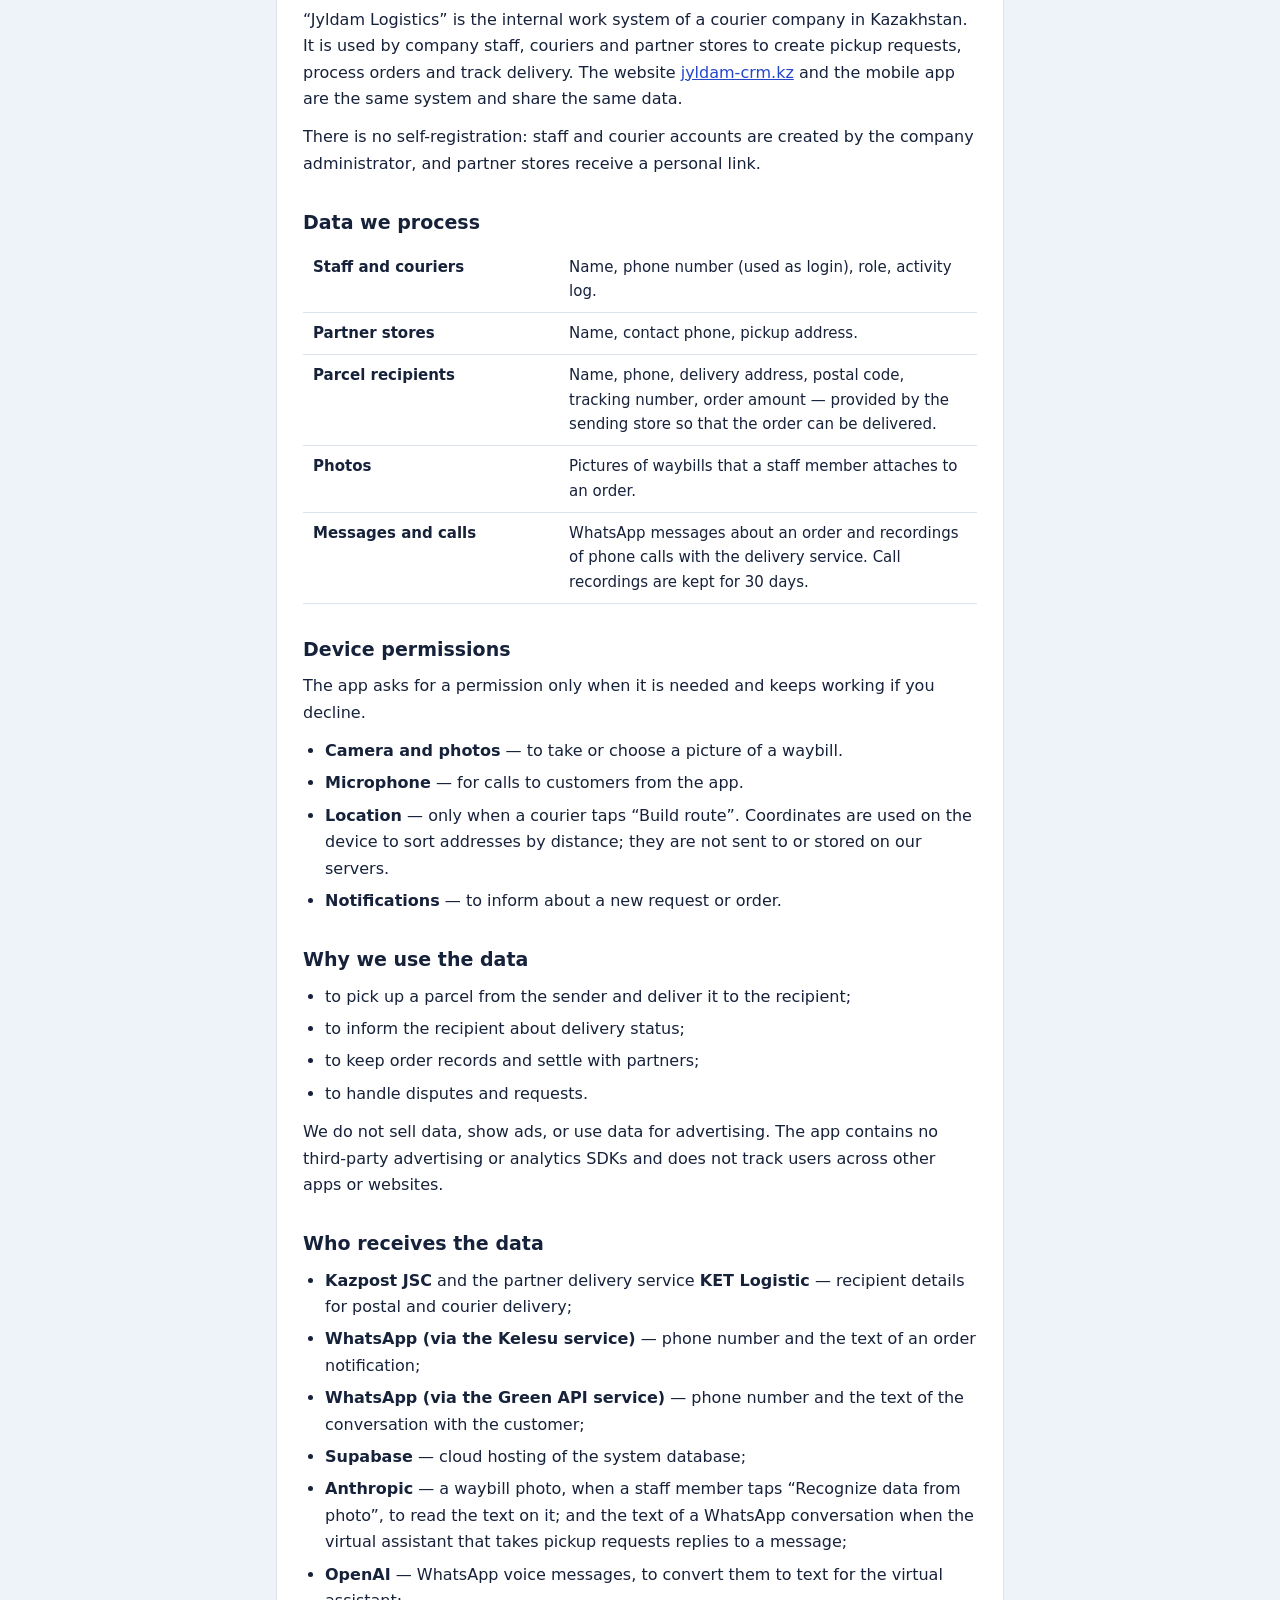
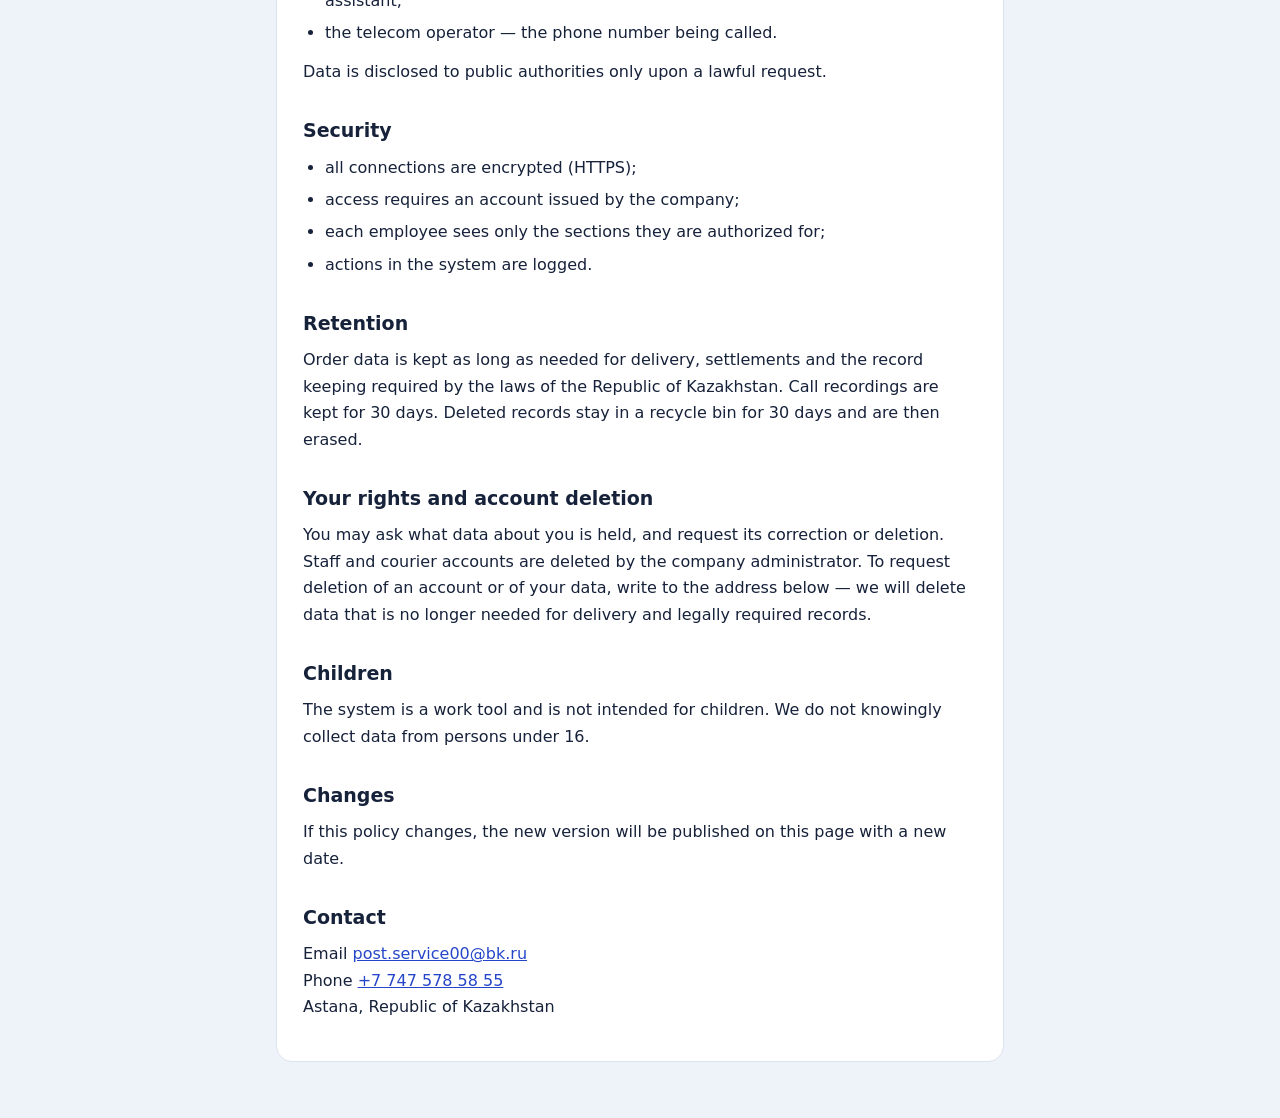
==== commit 9a11f270: "Ассистент: расшифровка голосовых, строка в политике конфиденциальности Co-Authored-By: Claude Fable " ====
--- a/privacy.html
+++ b/privacy.html
@@ -71,6 +71,7 @@
   <li><b>WhatsApp (через сервис Green API)</b> — номер телефона и текст переписки с клиентом;</li>
   <li><b>Supabase</b> — облачное хранилище, в котором лежит база данных системы;</li>
   <li><b>Anthropic</b> — снимок накладной, когда сотрудник нажимает «Распознать данные с фото», чтобы прочитать с него текст; а также текст переписки в WhatsApp, когда на сообщение отвечает виртуальный помощник, принимающий заявки на забор;</li>
+  <li><b>OpenAI</b> — голосовые сообщения из WhatsApp, чтобы превратить их в текст для виртуального помощника;</li>
   <li>оператор связи — номер телефона при звонке.</li>
 </ul>
 <p>Государственным органам данные передаются только по законному требованию.</p>
@@ -143,6 +144,7 @@
   <li><b>WhatsApp (via the Green API service)</b> — phone number and the text of the conversation with the customer;</li>
   <li><b>Supabase</b> — cloud hosting of the system database;</li>
   <li><b>Anthropic</b> — a waybill photo, when a staff member taps “Recognize data from photo”, to read the text on it; and the text of a WhatsApp conversation when the virtual assistant that takes pickup requests replies to a message;</li>
+  <li><b>OpenAI</b> — WhatsApp voice messages, to convert them to text for the virtual assistant;</li>
   <li>the telecom operator — the phone number being called.</li>
 </ul>
 <p>Data is disclosed to public authorities only upon a lawful request.</p>
